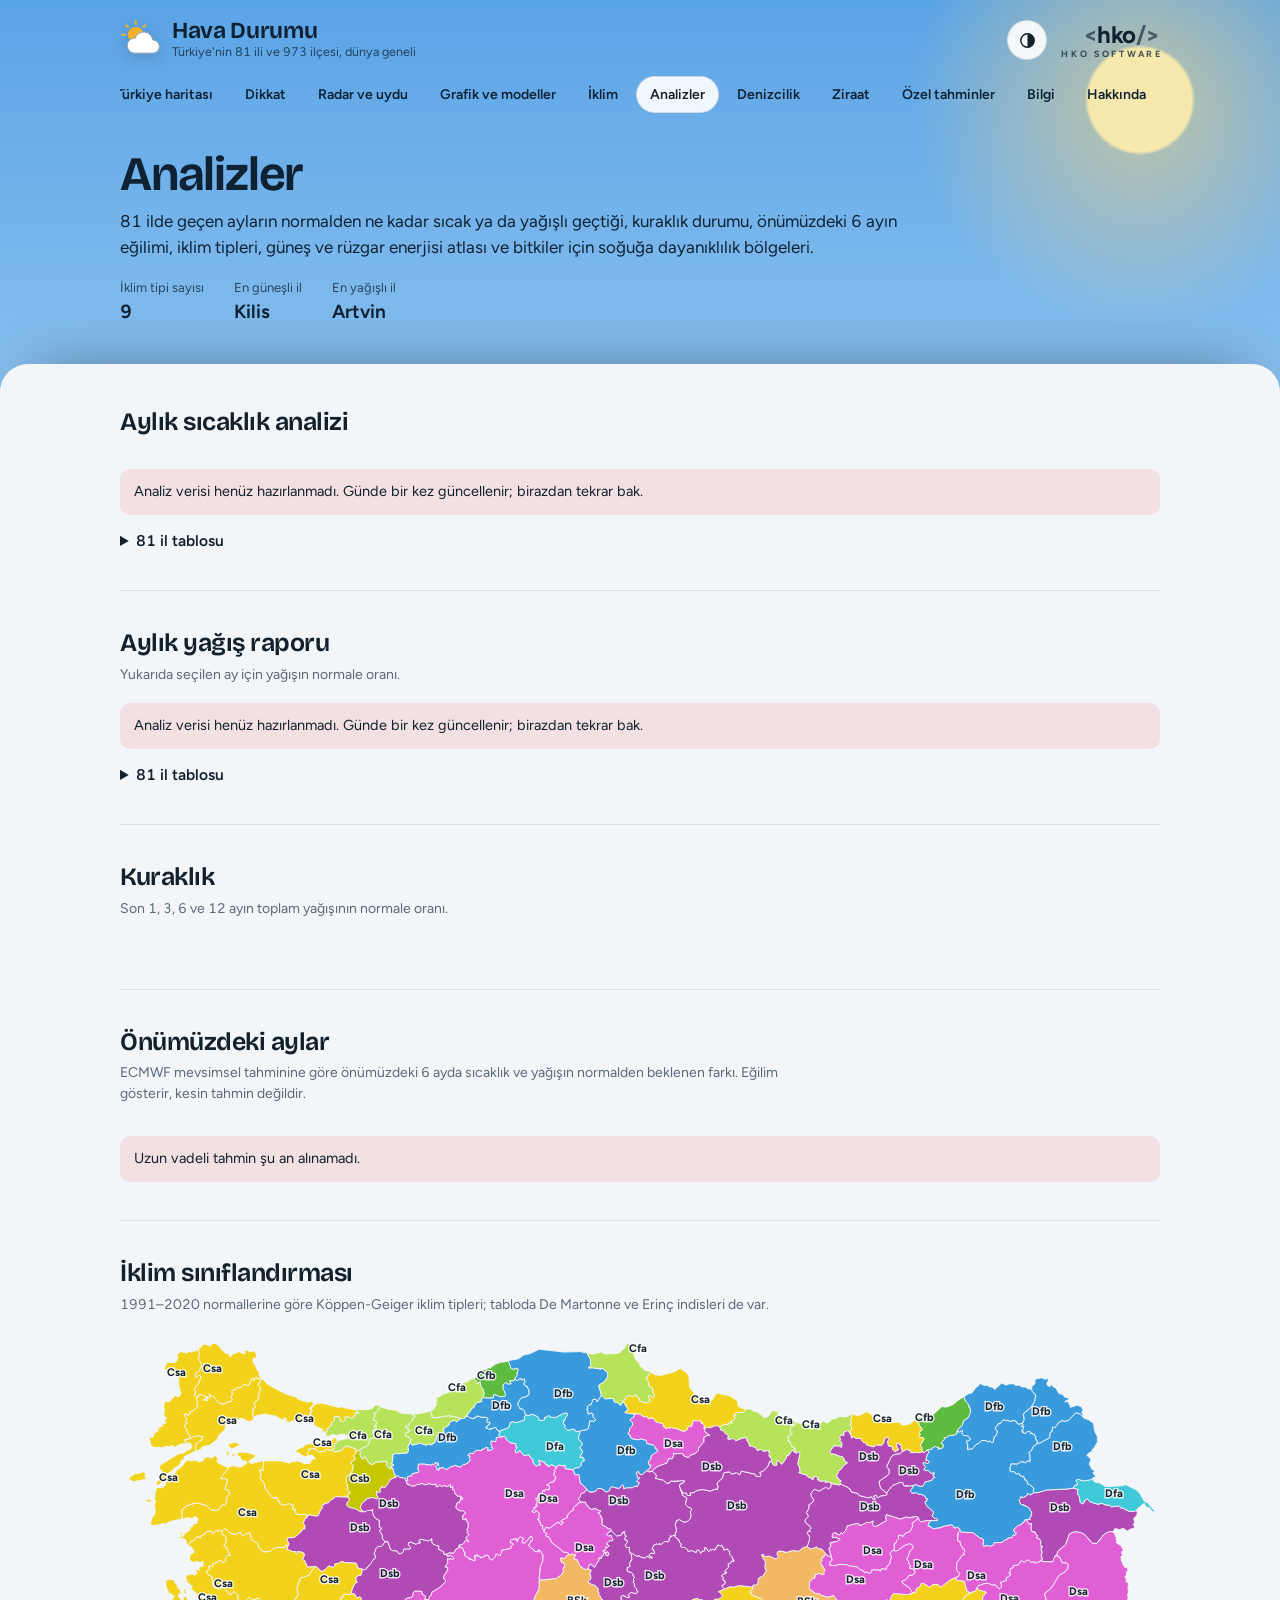
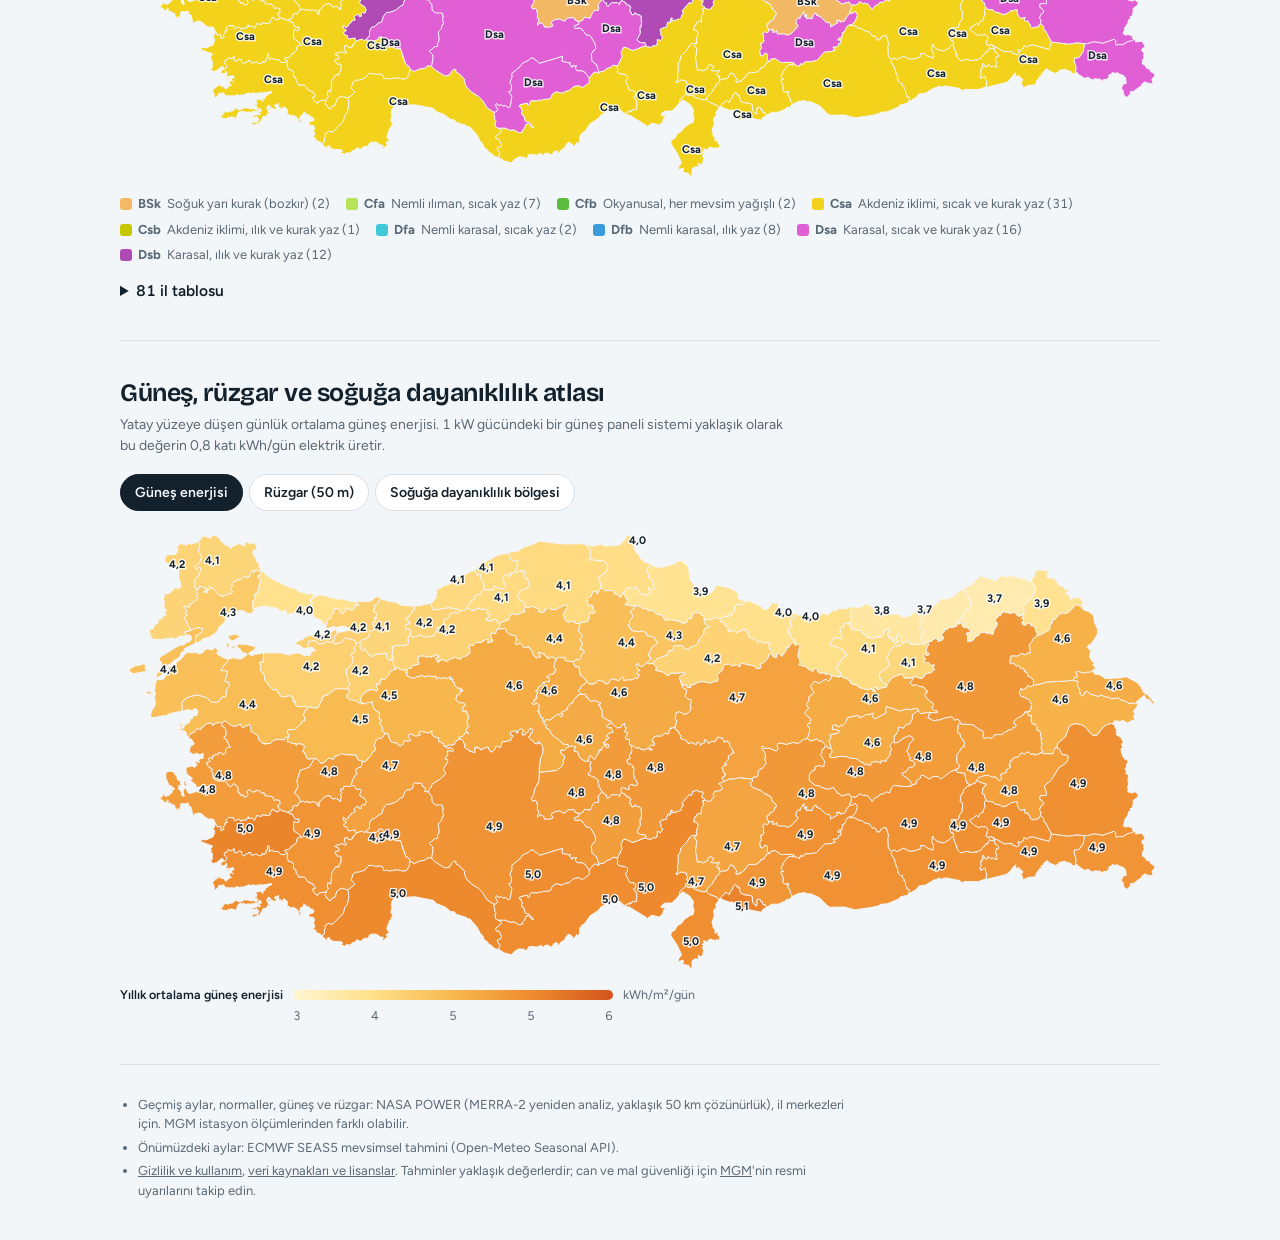
==== analiz.html @ 5846a08e "MGM'nin tüm sitesi incelendi, yapılabilen her şey eklendi: Dikkat, Analizler ve Bilgi sayfaları; Met" ====
<!doctype html>
<html lang="tr">
<head>
<meta charset="utf-8">
<meta name="viewport" content="width=device-width, initial-scale=1, viewport-fit=cover">
<title>Analizler · Hava Durumu</title>
<meta name="description" content="81 il için geçmiş ayların sıcaklık ve yağış analizi, kuraklık, önümüzdeki aylar, iklim sınıflandırması, güneş ve rüzgar atlası.">
<link rel="icon" type="image/png" sizes="192x192" href="icon-192.png">
<link rel="apple-touch-icon" href="icon-192.png">
<meta name="theme-color" content="#11141A">
<link rel="manifest" href="manifest.webmanifest">
<meta name="apple-mobile-web-app-title" content="Hava Durumu">
<meta name="mobile-web-app-capable" content="yes">
<meta name="apple-mobile-web-app-capable" content="yes">
<script>
  // Seçilen tema sayfa çizilmeden uygulanır
  try { const t = JSON.parse(localStorage.getItem('hava.tema')); if (t === 'light' || t === 'dark') document.documentElement.dataset.theme = t; } catch (e) {}
</script>
<link rel="stylesheet" href="assets/site.css">
</head>
<body>
<div class="scene" id="scene" data-k="clear" data-d="1" aria-hidden="true">
  <div class="stars"></div><div class="sun"></div><div class="moon"></div>
  <div class="clouds c2"></div><div class="clouds c1"></div>
  <div class="fog"></div><div class="rain"></div><div class="snow"></div><div class="flash"></div>
</div>

<main>
  <div class="skyarea"><div class="wrap">
    <div class="top">
      <div id="ust"></div>
      <nav class="nav" id="nav" aria-label="Site bölümleri"></nav>
      
    </div>
    <section class="sayfa" aria-labelledby="h-sayfa">
      <h1 id="h-sayfa">Analizler</h1>
      <p class="giris" id="giris">81 ilde geçen ayların normalden ne kadar sıcak ya da yağışlı geçtiği, kuraklık durumu, önümüzdeki 6 ayın eğilimi, iklim tipleri, güneş ve rüzgar enerjisi atlası ve bitkiler için soğuğa dayanıklılık bölgeleri.</p>
      <dl class="kisa" id="kisa"></dl>
    </section>
  </div></div>
  <div class="sheet"><div class="wrap">
    <div id="details">
      <section class="sec" aria-labelledby="h-as">
        <h2 id="h-as">Aylık sıcaklık analizi</h2>
        <p class="note" id="anot"></p>
        <div class="tabs" id="aay" aria-label="Ay"></div>
        <div id="sozet"></div>
        <div class="trh-wrap" id="sh"></div>
        <div id="slj"></div>
        <details class="acil" style="margin-top:14px"><summary>81 il tablosu</summary><div class="tbl-wrap" id="stablo"></div></details>
      </section>
      <section class="sec" aria-labelledby="h-ay2">
        <h2 id="h-ay2">Aylık yağış raporu</h2>
        <p class="note">Yukarıda seçilen ay için yağışın normale oranı.</p>
        <div id="yozet"></div>
        <div class="trh-wrap" id="yh"></div>
        <div id="ylj"></div>
        <details class="acil" style="margin-top:14px"><summary>81 il tablosu</summary><div class="tbl-wrap" id="ytablo"></div></details>
      </section>
      <section class="sec" aria-labelledby="h-kr">
        <h2 id="h-kr">Kuraklık</h2>
        <p class="note">Son 1, 3, 6 ve 12 ayın toplam yağışının normale oranı.</p>
        <div class="tabs" id="kpen" aria-label="Dönem"></div>
        <div id="kozet"></div>
        <div class="trh-wrap" id="kh"></div>
        <div id="klj"></div>
      </section>
      <section class="sec" aria-labelledby="h-mv">
        <h2 id="h-mv">Önümüzdeki aylar</h2>
        <p class="note">ECMWF mevsimsel tahminine göre önümüzdeki 6 ayda sıcaklık ve yağışın normalden beklenen farkı. Eğilim gösterir, kesin tahmin değildir.</p>
        <div class="ara"><div class="tabs" id="mtur" aria-label="Değişken"></div><div class="tabs" id="may" aria-label="Ay"></div></div>
        <div class="trh-wrap" id="mh"></div>
        <div id="mlj"></div>
        <div id="mozet"></div>
      </section>
      <section class="sec" aria-labelledby="h-ik">
        <h2 id="h-ik">İklim sınıflandırması</h2>
        <p class="note">1991–2020 normallerine göre Köppen-Geiger iklim tipleri; tabloda De Martonne ve Erinç indisleri de var.</p>
        <div class="trh-wrap" id="ih"></div>
        <div id="ilj"></div>
        <details class="acil" style="margin-top:14px"><summary>81 il tablosu</summary><div class="tbl-wrap" id="itablo"></div></details>
      </section>
      <section class="sec" aria-labelledby="h-at">
        <h2 id="h-at">Güneş, rüzgar ve soğuğa dayanıklılık atlası</h2>
        <p class="note" id="atnot"></p>
        <div class="tabs" id="atur" aria-label="Atlas"></div>
        <div class="trh-wrap" id="ath"></div>
        <div id="atlj"></div>
      </section>
    </div>
    <footer class="notes">
      <ul>
        <li>Geçmiş aylar, normaller, güneş ve rüzgar: NASA POWER (MERRA-2 yeniden analiz, yaklaşık 50 km çözünürlük), il merkezleri için. MGM istasyon ölçümlerinden farklı olabilir.</li>
        <li>Önümüzdeki aylar: ECMWF SEAS5 mevsimsel tahmini (Open-Meteo Seasonal API).</li>
        <li><a href="hakkinda.html#gizlilik">Gizlilik ve kullanım</a>, <a href="hakkinda.html#kaynaklar">veri kaynakları ve lisanslar</a>. Tahminler yaklaşık değerlerdir; can ve mal güvenliği için <a href="https://www.mgm.gov.tr/" target="_blank" rel="noopener">MGM</a>'nin resmi uyarılarını takip edin.</li>
      </ul>
    </footer>
  </div></div>
</main>

<script src="assets/ililce.js"></script>
<script src="assets/turkiye.js"></script>
<script src="assets/normal-81.js"></script>
<script src="assets/ortak.js"></script>
<script src="assets/analiz.js"></script>
</body>
</html>
---- assets/site.css ----
/* Hava Durumu — ortak tasarım (tüm sayfalar) */
/* Yazı tipleri sitenin içinden yüklenir (SIL Open Font License, fonts/ klasörü) — üçüncü taraf istek yok */
@font-face {
  font-family: 'Figtree';
  font-style: normal;
  font-weight: 400 700;
  font-display: swap;
  src: url(../fonts/figtree-400-700-latin-ext.woff2) format('woff2');
  unicode-range: U+0100-02BA, U+02BD-02C5, U+02C7-02CC, U+02CE-02D7, U+02DD-02FF, U+0304, U+0308, U+0329, U+1D00-1DBF, U+1E00-1E9F, U+1EF2-1EFF, U+2020, U+20A0-20AB, U+20AD-20C4, U+2113, U+2C60-2C7F, U+A720-A7FF;
}
@font-face {
  font-family: 'Figtree';
  font-style: normal;
  font-weight: 400 700;
  font-display: swap;
  src: url(../fonts/figtree-400-700-latin.woff2) format('woff2');
  unicode-range: U+0000-00FF, U+0131, U+0152-0153, U+02BB-02BC, U+02C6, U+02DA, U+02DC, U+0304, U+0308, U+0329, U+2000-206F, U+20AC, U+2122, U+2191, U+2193, U+2212, U+2215, U+FEFF, U+FFFD;
}
@font-face {
  font-family: 'Bricolage Grotesque';
  font-style: normal;
  font-weight: 200 800;
  font-stretch: 75% 100%;
  font-display: swap;
  src: url(../fonts/bricolage-grotesque-latin-ext.woff2) format('woff2');
  unicode-range: U+0100-02BA, U+02BD-02C5, U+02C7-02CC, U+02CE-02D7, U+02DD-02FF, U+0304, U+0308, U+0329, U+1D00-1DBF, U+1E00-1E9F, U+1EF2-1EFF, U+2020, U+20A0-20AB, U+20AD-20C4, U+2113, U+2C60-2C7F, U+A720-A7FF;
}
@font-face {
  font-family: 'Bricolage Grotesque';
  font-style: normal;
  font-weight: 200 800;
  font-stretch: 75% 100%;
  font-display: swap;
  src: url(../fonts/bricolage-grotesque-latin.woff2) format('woff2');
  unicode-range: U+0000-00FF, U+0131, U+0152-0153, U+02BB-02BC, U+02C6, U+02DA, U+02DC, U+0304, U+0308, U+0329, U+2000-206F, U+20AC, U+2122, U+2191, U+2193, U+2212, U+2215, U+FEFF, U+FFFD;
}

/* Düzen: sayfanın üstü havaya göre değişen gökyüzü sahnesidir. Yer adı, sıcaklık ve özet kutusuz,
   doğrudan gökyüzüne yazılır; yazı rengi gökyüzüne göre koyu ya da beyaz olur (--on, JS ayarlar).
   Ayrıntılar altta, gökyüzünün üstüne çıkan tek parça bir yüzeydedir ("sayfa");
   bölümler kutularla değil boşluk ve ince çizgilerle ayrılır. */
:root {
  --paper: #F3F6F9; --panel-solid: #FFFFFF; --fg: #13212C; --muted: #5A6976; --line: #D8E0E7; --head: #E8EEF3;
  --brand: #2F6BFF; --warm: #B86F00; --cold: #2563B8;
  --field: rgba(255, 255, 255, .9); --field-line: rgba(10, 30, 50, .14);
  --on: #0E2233; --on-muted: rgba(14, 34, 51, .74); --on-line: rgba(14, 34, 51, .2); --on-shadow: none;
  --font-ui: "Figtree", "Segoe UI", system-ui, -apple-system, sans-serif;
  --font-display: "Bricolage Grotesque", "Figtree", "Segoe UI", system-ui, sans-serif;
}
@media (prefers-color-scheme: dark) {
  :root:not([data-theme="light"]) {
    --paper: #0F151C; --panel-solid: #18212B; --fg: #E6ECF1; --muted: #8E9DAB; --line: #243241; --head: #1B2531;
    --brand: #7AA3FF; --warm: #F2B13C; --cold: #72AEF0; --field: rgba(16, 23, 31, .8); --field-line: rgba(255, 255, 255, .14);
    color-scheme: dark;
  }
}
:root[data-theme="dark"] {
  --paper: #0F151C; --panel-solid: #18212B; --fg: #E6ECF1; --muted: #8E9DAB; --line: #243241; --head: #1B2531;
  --brand: #7AA3FF; --warm: #F2B13C; --cold: #72AEF0; --field: rgba(16, 23, 31, .8); --field-line: rgba(255, 255, 255, .14);
  color-scheme: dark;
}

* { box-sizing: border-box; }
[hidden] { display: none !important; }
html { -webkit-text-size-adjust: 100%; }
body { margin: 0; color: var(--fg); font-family: var(--font-ui); font-size: 15.5px; line-height: 1.5; background: #9CC3E6; font-variant-numeric: tabular-nums; }
button, select, input { font: inherit; color: inherit; }
:focus-visible { outline: 2px solid var(--brand); outline-offset: 2px; }
.wrap { max-width: 1080px; margin: 0 auto; padding-left: max(20px, env(safe-area-inset-left, 0px)); padding-right: max(20px, env(safe-area-inset-right, 0px)); }

/* ---------- Gökyüzü sahnesi (arka plan) ---------- */
.scene { position: fixed; inset: 0; z-index: -1; overflow: hidden; background: linear-gradient(180deg, var(--s1, #5BA4E6), var(--s2, #9CCBF2) 62%, var(--s3, #DCEEFB)); }
.scene > * { position: absolute; inset: 0; opacity: 0; transition: opacity .8s ease; }
.scene .sun { inset: auto; width: 520px; height: 520px; right: -120px; top: -160px; border-radius: 50%;
  background: radial-gradient(circle, rgba(255, 236, 170, .95) 0 14%, rgba(255, 214, 120, .45) 15%, rgba(255, 210, 120, 0) 62%); }
.scene .moon { inset: auto; width: 110px; height: 110px; right: 12%; top: 70px; border-radius: 50%;
  box-shadow: 22px 12px 0 0 #E8EEF8; filter: drop-shadow(0 0 28px rgba(220, 230, 255, .35)); }
.scene .stars { background-image:
  radial-gradient(1.4px 1.4px at 8% 12%, #fff 98%, transparent), radial-gradient(1px 1px at 22% 30%, #dfe7ff 98%, transparent),
  radial-gradient(1.2px 1.2px at 35% 8%, #fff 98%, transparent), radial-gradient(1px 1px at 48% 22%, #cfdbff 98%, transparent),
  radial-gradient(1.6px 1.6px at 61% 6%, #fff 98%, transparent), radial-gradient(1px 1px at 73% 26%, #fff 98%, transparent),
  radial-gradient(1.3px 1.3px at 86% 14%, #e6ecff 98%, transparent), radial-gradient(1px 1px at 92% 34%, #fff 98%, transparent),
  radial-gradient(1px 1px at 15% 44%, #fff 98%, transparent), radial-gradient(1.2px 1.2px at 55% 40%, #fff 98%, transparent);
  background-size: 640px 420px; }
.scene .clouds { background-repeat: repeat-x; background-size: 1400px 380px; background-position: 0 40px;
  background-image: url("data:image/svg+xml,%3Csvg xmlns='http://www.w3.org/2000/svg' width='1400' height='380'%3E%3Cg fill='%23fff'%3E%3Cellipse cx='160' cy='120' rx='150' ry='46'/%3E%3Cellipse cx='240' cy='92' rx='92' ry='60'/%3E%3Cellipse cx='120' cy='96' rx='70' ry='44'/%3E%3Cellipse cx='760' cy='70' rx='170' ry='40'/%3E%3Cellipse cx='840' cy='46' rx='96' ry='52'/%3E%3Cellipse cx='1180' cy='200' rx='190' ry='50'/%3E%3Cellipse cx='1250' cy='168' rx='104' ry='62'/%3E%3Cellipse cx='520' cy='290' rx='160' ry='38'/%3E%3Cellipse cx='590' cy='266' rx='80' ry='44'/%3E%3C/g%3E%3C/svg%3E");
  animation: drift 160s linear infinite; }
.scene .clouds.c2 { background-size: 1900px 520px; background-position: 300px 180px; animation-duration: 260s; filter: blur(2px); }
.scene .rain { background-image: repeating-linear-gradient(104deg, rgba(220, 235, 255, 0) 0 9px, rgba(220, 235, 255, .32) 9px 10px, rgba(220, 235, 255, 0) 10px 22px);
  background-size: 220px 220px; animation: fall .5s linear infinite; }
.scene .snow { background-image:
  radial-gradient(3px 3px at 20px 30px, #fff 98%, transparent), radial-gradient(2px 2px at 90px 120px, #fff 98%, transparent),
  radial-gradient(3.5px 3.5px at 160px 60px, #fff 98%, transparent), radial-gradient(2.5px 2.5px at 60px 180px, #fff 98%, transparent);
  background-size: 200px 220px; animation: snow 9s linear infinite; }
.scene .fog { background: linear-gradient(180deg, rgba(255, 255, 255, 0) 30%, rgba(235, 240, 245, .55) 65%, rgba(235, 240, 245, .8)); }
.scene .flash { background: rgba(255, 255, 255, .55); animation: flash 7s infinite; }
@keyframes drift { to { background-position-x: -1400px; } }
@keyframes fall { to { background-position: -50px 220px; } }
@keyframes snow { to { background-position: 30px 440px; } }
@keyframes flash { 0%, 92%, 95%, 100% { opacity: 0; } 93%, 96% { opacity: .6; } }

.scene[data-k="clear"][data-d="1"] .sun, .scene[data-k="partly"][data-d="1"] .sun { opacity: 1; }
.scene[data-d="0"] .stars { opacity: 1; }
.scene[data-k="clear"][data-d="0"] .moon, .scene[data-k="partly"][data-d="0"] .moon { opacity: 1; }
.scene[data-k="partly"] .clouds.c1 { opacity: .8; }
.scene[data-k="cloud"] .clouds, .scene[data-k="fog"] .clouds, .scene[data-k="drizzle"] .clouds,
.scene[data-k="rain"] .clouds, .scene[data-k="snow"] .clouds, .scene[data-k="thunder"] .clouds { opacity: .55; }
.scene[data-d="0"] .clouds { filter: brightness(.45); }
.scene[data-d="0"]:not([data-k="clear"]):not([data-k="partly"]) .stars { opacity: .25; }
.scene[data-k="rain"] .rain, .scene[data-k="thunder"] .rain { opacity: 1; }
.scene[data-k="drizzle"] .rain { opacity: .5; }
.scene[data-k="snow"] .snow { opacity: 1; }
.scene[data-k="fog"] .fog { opacity: 1; }
.scene[data-k="thunder"] .flash { opacity: 1; }
@media (prefers-reduced-motion: reduce) {
  .scene .clouds, .scene .rain, .scene .snow, .scene .flash { animation: none; }
  .scene[data-k="thunder"] .flash { opacity: 0; }
}


/* ---------- Gökyüzü bölümü: başlık, seçim, anlık durum ---------- */
.skyarea { color: var(--on); padding-top: 18px; }
.top { position: relative; z-index: 20; }
.bar { display: flex; align-items: center; justify-content: space-between; gap: 12px; }
.site { display: flex; align-items: center; gap: 10px; color: inherit; text-decoration: none; min-width: 0; }
.site-ic { width: 42px; height: 42px; flex: none; filter: drop-shadow(0 3px 8px rgba(0, 0, 0, .16)); }
.site-t { min-width: 0; }
.site-t b { display: block; font-family: var(--font-display); font-size: 23px; font-weight: 650; letter-spacing: -.015em; line-height: 1.1; white-space: nowrap; }
.site-t small { display: block; font-size: 12.5px; color: var(--on-muted); }
.tools { display: flex; align-items: center; gap: 14px; flex: none; }
.brand { display: flex; flex-direction: column; align-items: flex-end; gap: 2px; line-height: 1; user-select: none; }
.brand .mark { font-size: 24px; font-weight: 700; letter-spacing: -.02em; }
.brand .mark b { opacity: .62; }
.brand .name { font-size: 9px; font-weight: 700; letter-spacing: .3em; margin-right: -.3em; color: var(--on-muted); }

.pick { display: grid; grid-template-columns: 190px 210px minmax(0, 1fr); gap: 10px; margin-top: 20px; }
.field { position: relative; display: flex; flex-direction: column; gap: 4px; min-width: 0; }
.field label { font-size: 12.5px; font-weight: 600; color: var(--on-muted); padding-left: 2px; }
select, .search input { width: 100%; height: 46px; border-radius: 12px; border: 1px solid var(--field-line); background-color: var(--field); color: var(--fg); padding: 0 14px; outline: none; min-width: 0;
  -webkit-backdrop-filter: blur(10px); backdrop-filter: blur(10px); }
select { padding-right: 32px; appearance: none; cursor: pointer;
  background-image: url("data:image/svg+xml,%3Csvg xmlns='http://www.w3.org/2000/svg' width='12' height='8'%3E%3Cpath d='M1 1l5 5 5-5' fill='none' stroke='%23778899' stroke-width='1.8'/%3E%3C/svg%3E");
  background-repeat: no-repeat; background-position: right 12px center; }
.search input { padding-right: 46px; }
.search input::placeholder { color: var(--muted); }
select:focus, .search input:focus { border-color: var(--brand); }
.locate { position: absolute; right: 5px; bottom: 5px; width: 36px; height: 36px; border: 0; border-radius: 9px; background: transparent; color: var(--muted); display: grid; place-items: center; cursor: pointer; }
.locate:hover { color: var(--fg); background: var(--head); }
.locate:disabled { opacity: .5; cursor: progress; }
.locate svg { width: 19px; height: 19px; }
.results { position: absolute; left: 0; right: 0; top: calc(100% + 6px); z-index: 10; list-style: none; margin: 0; padding: 6px; color: var(--fg);
  background: var(--panel-solid); border: 1px solid var(--line); border-radius: 12px; box-shadow: 0 18px 40px -16px rgba(0, 0, 0, .45); }
.results button { width: 100%; text-align: left; border: 0; background: transparent; padding: 9px 12px; border-radius: 8px; cursor: pointer; display: flex; flex-direction: column; }
.results button:hover, .results button.on { background: var(--head); }
.results .s { color: var(--muted); font-size: 13px; }
.results .empty { padding: 9px 12px; color: var(--muted); }

.favs { display: flex; flex-wrap: wrap; gap: 6px; align-items: center; margin-top: 12px; }
.favs .lbl { font-size: 12.5px; font-weight: 600; color: var(--on-muted); padding-right: 4px; }
.chip { display: inline-flex; align-items: center; border: 1px solid var(--field-line); background: var(--field); color: var(--fg); border-radius: 999px; overflow: hidden; }
.chip button { border: 0; background: transparent; cursor: pointer; padding: 6px 4px 6px 13px; font-size: 13.5px; font-weight: 600; }
.chip button.x { padding: 6px 11px 6px 6px; color: var(--muted); font-weight: 400; }
.chip button.x:hover { color: var(--fg); }
.chip.on { border-color: var(--brand); box-shadow: inset 0 0 0 1px var(--brand); }

.ic-btn { width: 40px; height: 40px; flex: none; border: 1px solid var(--field-line); border-radius: 50%; background: var(--field); color: var(--fg); display: grid; place-items: center; cursor: pointer;
  -webkit-backdrop-filter: blur(10px); backdrop-filter: blur(10px); }
.ic-btn:hover { border-color: var(--brand); }
.ic-btn svg { width: 19px; height: 19px; }
.ic-btn[aria-pressed="true"] { color: #D99A00; }
.ic-btn[aria-pressed="true"] svg path { fill: currentColor; }

/* Anlık durum: sayfanın en önemli yeri; büyük sıcaklık ve tek cümlelik özet */
.now { padding: 40px 0 44px; text-shadow: var(--on-shadow); }
.now .head { display: flex; justify-content: space-between; align-items: flex-start; gap: 14px; }
.now .acts { display: flex; gap: 8px; text-shadow: none; }
.now h1 { margin: 0; font-family: var(--font-display); font-size: clamp(32px, 5vw, 46px); font-weight: 650; letter-spacing: -.025em; line-height: 1.04; text-wrap: balance; }
.now .sub { margin: 6px 0 0; color: var(--on-muted); font-size: 15px; }
.now .main { display: flex; align-items: center; flex-wrap: wrap; gap: 10px 30px; margin-top: 22px; }
.now .temp { font-family: var(--font-display); font-weight: 300; font-size: clamp(112px, 19vw, 184px); font-variation-settings: "opsz" 96; font-stretch: 86%; line-height: .8; letter-spacing: -.06em; margin-left: -.05em; }
.now .temp sup { font-size: .3em; font-weight: 400; vertical-align: top; position: relative; top: .22em; margin-left: .08em; letter-spacing: 0; }
.now .cond { display: flex; flex-direction: column; gap: 3px; flex: 1 1 170px; min-width: 0; }
.now .cond .ci { display: flex; align-items: center; gap: 10px; margin-bottom: 4px; }
.now .cond svg { width: 58px; height: 58px; filter: drop-shadow(0 2px 6px rgba(0, 0, 0, .15)); }
.now .cond .t { font-family: var(--font-display); font-size: 27px; font-weight: 600; letter-spacing: -.015em; line-height: 1.1; }
.now .cond .f { color: var(--on-muted); font-size: 15px; }
.now .cond .f b { color: var(--on); font-weight: 700; }
.sum { margin: 28px 0 0; max-width: 34em; font-family: var(--font-display); font-size: clamp(20px, 2.5vw, 25px); font-weight: 500; line-height: 1.32; letter-spacing: -.01em; text-wrap: pretty; }
.stats { display: flex; flex-wrap: wrap; gap: 14px 36px; margin: 28px 0 0; padding-top: 18px; border-top: 1px solid var(--on-line); }
.stats dt { font-size: 13px; color: var(--on-muted); }
.stats dd { margin: 2px 0 0; font-size: 19px; font-weight: 650; white-space: nowrap; }
.stats dd small { font-size: 13px; font-weight: 500; color: var(--on-muted); }
.stats .wd svg { color: currentColor; width: 16px; height: 16px; }
.now .upd { margin: 18px 0 0; font-size: 13px; line-height: 1.6; color: var(--on-muted); }
.link { border: 0; background: none; padding: 0; color: inherit; font-weight: 700; cursor: pointer; text-decoration: underline; text-underline-offset: 2px; }
.stale { display: inline-block; margin: 18px 0 0; padding: 8px 12px; border-radius: 10px; background: #FFD36B; color: #2A1C00; font-size: 14px; text-shadow: none; }
.now.state { padding: 70px 0; font-size: 18px; }
.now.state p { margin: 0 0 14px; }

/* ---------- Ayrıntılar: gökyüzünün üstüne çıkan tek parça yüzey ---------- */
.sheet { position: relative; z-index: 1; background: var(--paper); border-radius: 28px 28px 0 0; box-shadow: 0 -24px 60px -36px rgba(0, 0, 0, .45); min-height: 40vh; }
.sheet > .wrap { padding-top: 6px; padding-bottom: 36px; }
.sec { padding: 38px 0; border-top: 1px solid var(--line); }
#details > .sec:first-child { border-top: 0; }
.sec h2, .card h2 { margin: 0; font-family: var(--font-display); font-size: 25px; font-weight: 650; letter-spacing: -.02em; line-height: 1.15; }
.sec .note { margin: 6px 0 18px; color: var(--muted); font-size: 14px; max-width: 74ch; }

/* Hava kalitesi | polen | güneş ve ay: ince çizgilerle ayrılmış üç sütun */
.band { display: grid; grid-template-columns: 1fr 1fr 1.3fr; }
.card { display: flex; flex-direction: column; gap: 12px; padding: 0 28px; border-left: 1px solid var(--line); min-width: 0; }
.card:first-child { padding-left: 0; border-left: 0; }
.card:last-child { padding-right: 0; }
.card h2 { font-size: 21px; }
.card .src { margin: auto 0 0; padding-top: 4px; color: var(--muted); font-size: 12.5px; }
.card .muted { color: var(--muted); font-size: 14px; margin: 0; }
.aqi { display: flex; align-items: center; gap: 16px; }
.aqi .n { font-family: var(--font-display); font-size: 54px; font-weight: 400; line-height: .9; letter-spacing: -.03em; min-width: 62px; }
.aqi .lv { font-weight: 700; font-size: 16px; display: flex; align-items: center; gap: 7px; }
.aqi .lv i, .pol i { width: 10px; height: 10px; border-radius: 50%; display: inline-block; flex: none; }
.aqi p { margin: 2px 0 0; font-size: 13.5px; color: var(--muted); line-height: 1.4; }
.meter { height: 6px; border-radius: 99px; background: linear-gradient(90deg, #50C878 0 16.67%, #B5D33D 16.67% 33.33%, #F0C419 33.33% 50%, #F08A24 50% 66.67%, #E0453A 66.67% 83.33%, #8E3AA8 83.33%); position: relative; margin: 4px 0; }
.meter b { position: absolute; top: -5px; width: 4px; height: 16px; border-radius: 2px; background: var(--fg); box-shadow: 0 0 0 2px var(--paper); transform: translateX(-2px); }
.kv { display: grid; grid-template-columns: 1fr 1fr; gap: 10px 18px; margin: 0; }
.kv dt { color: var(--muted); font-size: 13px; }
.kv dd { margin: 1px 0 0; font-size: 17px; font-weight: 650; white-space: nowrap; }
.kv dd small { font-size: 13px; color: var(--muted); font-weight: 400; }
.pol { list-style: none; margin: 0; padding: 0; display: grid; gap: 0; }
.pol li { display: flex; align-items: center; justify-content: space-between; gap: 8px; font-size: 14.5px; padding: 6px 0; border-top: 1px solid var(--line); }
.pol li:first-child { border-top: 0; }
.pol li span:last-child { display: inline-flex; align-items: center; gap: 6px; color: var(--muted); font-size: 13.5px; }
.sky { display: grid; grid-template-columns: auto 1fr; gap: 14px 18px; align-items: center; }
.sky svg { display: block; }
.sky dl { margin: 0; display: grid; gap: 5px; }
.sky dl div { display: flex; justify-content: space-between; gap: 10px; font-size: 14px; }
.sky dt { color: var(--muted); white-space: nowrap; }
.sky dd { margin: 0; font-weight: 650; white-space: nowrap; text-align: right; }
.arc-bg { fill: none; stroke: var(--line); stroke-width: 2; stroke-dasharray: 4 4; }
.arc-done { fill: none; stroke: #F2B227; stroke-width: 2.5; stroke-linecap: round; }
.hz { stroke: var(--muted); stroke-opacity: .5; }

/* MGM resmi görselleri */
.mgm { display: flex; flex-wrap: wrap; align-items: center; gap: 14px 28px; }
.mgm .txt { flex: 1 1 240px; }
.mgm p { margin: 4px 0 0; color: var(--muted); font-size: 14px; }
.mgm .imgs { display: flex; gap: 10px; flex-wrap: wrap; background: #fff; padding: 8px; border-radius: 12px; border: 1px solid var(--line); }
.mgm img { display: block; max-width: 100%; height: auto; }

/* 48 saatlik grafik */
.chart-wrap { overflow-x: auto; position: relative; margin: 0 -4px; padding: 0 4px; }
.chart { display: block; }
.chart text { font-family: var(--font-ui); font-size: 11.5px; fill: var(--muted); }
.chart .tv { fill: var(--fg); font-size: 12.5px; font-weight: 600; }
.chart .dl { font-family: var(--font-display); font-weight: 650; font-size: 13px; fill: var(--fg); }
.chart .grid { stroke: var(--line); }
.chart .tl { fill: none; stroke: var(--warm); stroke-width: 2; stroke-linejoin: round; stroke-linecap: round; }
.chart .bar { fill: var(--cold); }
.chart .hit { fill: transparent; }
.chart .hl { stroke: var(--fg); stroke-opacity: .3; }
.chart .dot { fill: var(--warm); stroke: var(--paper); stroke-width: 2; }
.tip { position: absolute; pointer-events: none; background: var(--panel-solid); border: 1px solid var(--line); border-radius: 10px; padding: 8px 11px; font-size: 13px; line-height: 1.5; box-shadow: 0 12px 30px -14px rgba(0, 0, 0, .5); white-space: nowrap; z-index: 2; }
.tip b { display: block; }
.tip span { font-weight: 650; }

/* Tablolar */
.tbl-wrap { overflow-x: auto; margin: 0 -4px; padding: 0 4px; }
table { width: 100%; border-collapse: collapse; min-width: 760px; }
#h-gun ~ .tbl-wrap table { min-width: 960px; }
#h-gun ~ .tbl-wrap th, #h-gun ~ .tbl-wrap td { padding-left: 7px; padding-right: 7px; }
th, td { padding: 11px 10px; text-align: center; white-space: nowrap; }
th { font-size: 12.5px; font-weight: 600; color: var(--muted); border-bottom: 1px solid var(--line); vertical-align: bottom; line-height: 1.25; }
th small { display: block; font-weight: 400; }
tr.grp th { border-bottom: 1px solid var(--line); }
td { border-top: 1px solid var(--line); font-size: 15px; }
tbody tr:first-child td { border-top: 0; }
td.l, th.l { text-align: left; }
td.ev { font-size: 14.5px; }
td.ev span { display: inline-flex; align-items: center; gap: 8px; }
td.ev svg { width: 30px; height: 30px; flex: none; }
th.pg, td.past { background: color-mix(in srgb, var(--fg) 4.5%, transparent); }
td.past { font-size: 14px; }
td.past em { font-style: normal; color: var(--muted); font-size: 12px; margin-left: 5px; }
tr.dayrow td { font-family: var(--font-display); font-weight: 650; font-size: 15px; padding: 20px 10px 8px; }
tr.cur td { background: color-mix(in srgb, var(--brand) 8%, transparent); }
tr.cur td:first-child { box-shadow: inset 3px 0 0 var(--brand); }
.wd { display: inline-flex; align-items: center; gap: 5px; }
.wd svg { width: 15px; height: 15px; color: var(--muted); }
.day1 { font-weight: 600; }
.day1 small { display: block; font-weight: 400; color: var(--muted); font-size: 12.5px; }
.c-lo { color: var(--cold); } .c-hi { color: var(--warm); }
.more { margin-top: 16px; }
.btn { border: 1px solid var(--line); background: var(--panel-solid); color: var(--fg); border-radius: 999px; padding: 9px 18px; font-weight: 600; cursor: pointer; }
.btn:hover { border-color: var(--brand); }

.notes { padding: 26px 0 0; border-top: 1px solid var(--line); color: var(--muted); font-size: 13px; }
.notes ul { margin: 0; padding-left: 18px; }
.notes li { margin: 4px 0; max-width: 90ch; }
.notes a { color: inherit; }

.toast { position: fixed; left: 50%; bottom: 24px; transform: translateX(-50%); background: var(--panel-solid); color: var(--fg); border: 1px solid var(--line); border-radius: 12px; padding: 10px 14px; box-shadow: 0 16px 40px -14px rgba(0, 0, 0, .55); z-index: 50; font-size: 14px; display: flex; gap: 12px; align-items: center; max-width: calc(100vw - 32px); }
.toast a { color: var(--brand); font-weight: 600; }

/* Hava ikonları */
.wi .sun { fill: #F2B227; }
.wi .moon { fill: #C9D4E3; }
.wi .cloud { fill: #FFFFFF; stroke: #8FA2B6; stroke-width: 1.5; }
.wi .cloud.dark { fill: #AAB7C6; stroke: #7C8EA1; }
.wi .drop { stroke: #3B7BEA; stroke-width: 2; stroke-linecap: round; }
.wi .flake { fill: #7FB2EE; }
.wi .bolt { fill: #F2B227; }
.wi .fog { stroke: #9AA8B8; stroke-width: 2.2; stroke-linecap: round; }

/* Gizlilik ve kullanım penceresi */
.legal-btn { border: 0; background: none; padding: 0; color: inherit; font: inherit; text-decoration: underline; text-underline-offset: 2px; cursor: pointer; }
.legal-btn:hover { color: var(--fg); }
dialog.legal { width: min(640px, calc(100vw - 32px)); max-height: calc(100vh - 48px); border: 1px solid var(--line); border-radius: 18px; padding: 0;
  background: var(--panel-solid, var(--panel)); color: var(--fg); box-shadow: 0 30px 80px -20px rgba(0, 0, 0, .6); }
dialog.legal::backdrop { background: rgba(0, 0, 0, .5); }
dialog.legal .in { padding: 22px 24px 20px; overflow-y: auto; max-height: calc(100vh - 50px); }
dialog.legal h2 { margin: 0 0 4px; font-size: 20px; }
dialog.legal h3 { margin: 18px 0 6px; font-size: 15px; }
dialog.legal p, dialog.legal li { font-size: 14px; line-height: 1.6; color: var(--fg); margin: 0 0 6px; }
dialog.legal ul { margin: 0; padding-left: 18px; }
dialog.legal .muted { color: var(--muted); font-size: 13px; }
dialog.legal a { color: var(--brand, var(--accent)); }
dialog.legal .close { position: sticky; top: 0; float: right; margin: -6px -8px 0 0; width: 36px; height: 36px; border: 0; border-radius: 10px; background: transparent; color: var(--muted); font-size: 20px; cursor: pointer; }
dialog.legal .close:hover { color: var(--fg); background: color-mix(in srgb, var(--fg) 8%, transparent); }

@media (max-width: 900px) {
  .band { grid-template-columns: 1fr; }
  .card { padding: 26px 0; border-left: 0; border-top: 1px solid var(--line); }
  .card:first-child { padding-top: 0; border-top: 0; }
  .card:last-child { padding-bottom: 0; }
}
@media (max-width: 640px) {
  body { font-size: 15px; }
  .skyarea { padding-top: 12px; }
  .site-ic { width: 36px; height: 36px; }
  .site-t b { font-size: 20px; }
  .site-t small { display: none; }
  .tools { gap: 8px; }
  .ic-btn { width: 36px; height: 36px; }
  .brand .mark { font-size: 18px; }
  .brand .name { font-size: 7.5px; }
  .pick { grid-template-columns: 1fr 1fr; margin-top: 16px; }
  .search { grid-column: 1 / -1; }
  .now { padding: 30px 0 34px; }
  .now .main { flex-wrap: nowrap; gap: 18px; }
  .now .temp { font-size: clamp(92px, 27vw, 120px); }
  .now .cond svg { width: 44px; height: 44px; }
  .now .cond .f { font-size: 14px; }
  .now .cond .t { font-size: 21px; }
  .stats { gap: 12px 20px; }
  .stats > div { flex: 1 1 40%; }
  .sheet { border-radius: 22px 22px 0 0; }
  .sec { padding: 30px 0; }
  .sec h2 { font-size: 22px; }
  .sky { grid-template-columns: 1fr; }
}


/* ---------- Site menüsü (tüm sayfalar) ---------- */
.nav { display: flex; gap: 4px; margin-top: 14px; overflow-x: auto; scrollbar-width: none; padding-bottom: 2px; }
.nav::-webkit-scrollbar { display: none; }
.nav a { flex: none; padding: 7px 13px; border-radius: 999px; color: var(--on); text-decoration: none; font-weight: 600; font-size: 14px; white-space: nowrap; border: 1px solid transparent; }
.nav a:hover { border-color: var(--on-line); }
.nav a[aria-current="page"] { background: var(--field); color: var(--fg); border-color: var(--field-line); }

/* Alt sayfa başlığı (gökyüzü üstünde) */
.sayfa { padding: 34px 0 38px; text-shadow: var(--on-shadow); }
.sayfa h1 { margin: 0; font-family: var(--font-display); font-size: clamp(32px, 5vw, 48px); font-weight: 650; letter-spacing: -.025em; line-height: 1.05; }
.sayfa .giris { margin: 10px 0 0; max-width: 46em; font-size: 17px; line-height: 1.5; }
.sayfa .kisa { margin: 18px 0 0; display: flex; flex-wrap: wrap; gap: 10px 30px; }
.sayfa .kisa div { display: flex; flex-direction: column; }
.sayfa .kisa dt { font-size: 13px; color: var(--on-muted); }
.sayfa .kisa dd { margin: 0; font-size: 19px; font-weight: 650; }
.yerkutu { margin-top: 18px; }

/* Sekmeler ve seçim düğmeleri */
.tabs { display: flex; flex-wrap: wrap; gap: 6px; margin: 0 0 14px; }
.tabs button { border: 1px solid var(--line); background: var(--panel-solid); color: var(--fg); border-radius: 999px; padding: 7px 14px; font-weight: 600; font-size: 14px; cursor: pointer; }
.tabs button[aria-selected="true"] { background: var(--fg); color: var(--paper); border-color: var(--fg); }
.tabs button:hover { border-color: var(--brand); }
.ara { display: flex; flex-wrap: wrap; gap: 4px 20px; align-items: flex-start; justify-content: space-between; }

/* Türkiye haritası */
.trh-wrap { position: relative; overflow-x: auto; margin: 0 -4px; padding: 0 4px; }
.trh { display: block; width: 100%; min-width: 720px; height: auto; }
.trh .hl-il path { stroke: var(--paper); stroke-width: .8; stroke-linejoin: round; cursor: pointer; }
.trh .hl-il path.on { stroke: var(--fg); stroke-width: 1.6; }
.trh .wi-g, .trh .nokta { pointer-events: none; }
.trh .hl-u { font: 700 9.5px var(--font-ui); fill: #13212C; text-anchor: middle; paint-order: stroke; stroke: rgba(255, 255, 255, .85); stroke-width: 2.4px; }
.trh .hl-a { font: 600 7.5px var(--font-ui); fill: #2A3A47; text-anchor: middle; paint-order: stroke; stroke: rgba(255, 255, 255, .8); stroke-width: 2px; }
.trh .nokta circle { stroke: #fff; stroke-width: 1.2; }
.trh .nokta text { font: 700 8px var(--font-ui); fill: #13212C; text-anchor: middle; paint-order: stroke; stroke: #fff; stroke-width: 2.2px; }
.lejant { display: grid; grid-template-columns: auto minmax(160px, 320px) auto; align-items: center; gap: 2px 10px; margin-top: 12px; font-size: 12.5px; color: var(--muted); width: max-content; max-width: 100%; }
.lejant .lj-b { font-weight: 600; color: var(--fg); grid-row: 1; }
.lejant .lj-s { display: block; height: 10px; border-radius: 99px; grid-row: 1; grid-column: 2; }
.lejant .lj-u { grid-row: 1; grid-column: 3; }
.lejant .lj-v { grid-row: 2; grid-column: 2; display: flex; justify-content: space-between; }
.lejant .lj-v i { font-style: normal; }

/* Sıralama listeleri */
.siralar { display: grid; grid-template-columns: repeat(auto-fit, minmax(230px, 1fr)); gap: 26px 32px; }
.sira h3 { margin: 0 0 8px; font-family: var(--font-display); font-size: 18px; font-weight: 650; letter-spacing: -.01em; }
.sira ol { margin: 0; padding: 0; list-style: none; counter-reset: s; }
.sira li { counter-increment: s; display: flex; justify-content: space-between; gap: 10px; padding: 6px 0; border-top: 1px solid var(--line); font-size: 14.5px; }
.sira li:first-child { border-top: 0; }
.sira li::before { content: counter(s); color: var(--muted); width: 1.6em; flex: none; }
.sira li span:first-of-type { flex: 1; }
.sira li a { color: inherit; text-decoration: none; }
.sira li a:hover { text-decoration: underline; }
.sira li b { font-weight: 650; white-space: nowrap; }

/* Sıralanabilir tablo */
table.srt th button { border: 0; background: none; padding: 0; font: inherit; color: inherit; cursor: pointer; }
table.srt th[aria-sort="ascending"], table.srt th[aria-sort="descending"] { color: var(--fg); }
table.srt td a { color: inherit; font-weight: 600; text-decoration: none; }
table.srt td a:hover { text-decoration: underline; }
.etiket { display: inline-block; padding: 1px 8px; border-radius: 999px; font-size: 12.5px; font-weight: 600; font-family: var(--font-ui); white-space: nowrap; }
.e-yok { background: color-mix(in srgb, var(--muted) 14%, transparent); color: var(--muted); }
.e-az { background: #DFF3E3; color: #1D6B33; } .e-orta { background: #FFF1C7; color: #7A5300; } .e-yuksek { background: #FFE0CC; color: #9A3A00; } .e-cok { background: #FBD5D2; color: #9C1F17; } .e-asiri { background: #EAD7F2; color: #5E2479; }

/* Grafikler */
.sg text { font-family: var(--font-ui); font-size: 11px; fill: var(--muted); }
.sg .birim { font-weight: 600; }
.sg .grid { stroke: var(--line); }
.sg .grid.gun { stroke: var(--muted); stroke-opacity: .45; }
.sg .hl { stroke: var(--fg); stroke-opacity: .3; }
.grafik-kutu { position: relative; overflow-x: auto; margin: 0 -4px; padding: 0 4px; }
.gb { display: flex; align-items: baseline; gap: 6px 14px; flex-wrap: wrap; margin: 22px 0 4px; }
.gb:first-child { margin-top: 0; }
.gb h3 { margin: 0; font-size: 15px; font-weight: 700; }
.gb .lj { display: flex; gap: 14px; flex-wrap: wrap; font-size: 12.5px; color: var(--muted); }
.gb .lj i { display: inline-block; width: 14px; height: 3px; border-radius: 2px; vertical-align: middle; margin-right: 5px; }

/* Kart ızgarası (liste sayfaları) */
.kartlar { display: grid; grid-template-columns: repeat(auto-fill, minmax(250px, 1fr)); gap: 0 28px; }
.kart { padding: 14px 0; border-top: 1px solid var(--line); display: grid; grid-template-columns: auto 1fr auto; gap: 0 12px; align-items: center; color: inherit; text-decoration: none; }
.kart .wi { width: 40px; height: 40px; grid-row: span 2; }
.kart b { font-weight: 650; }
.kart small { color: var(--muted); font-size: 13px; grid-column: 2; }
.kart .t { font-family: var(--font-display); font-size: 26px; font-weight: 500; grid-row: 1 / span 2; grid-column: 3; }
a.kart:hover b { text-decoration: underline; }

.hata { margin: 0; padding: 12px 14px; border-radius: 10px; background: color-mix(in srgb, #E0453A 12%, transparent); font-size: 14.5px; }
.yuk { padding: 8px 0; margin: 0; }
.ham { font-family: ui-monospace, "Cascadia Mono", Consolas, monospace; font-size: 12.5px; color: var(--muted); white-space: pre-wrap; word-break: break-word; margin: 4px 0 0; }
details.acil summary { cursor: pointer; font-weight: 600; }
.ikili { display: grid; grid-template-columns: 1fr 1fr; gap: 28px; }
@media (max-width: 860px) { .ikili { grid-template-columns: 1fr; } }
.kutu-not { margin: 14px 0 0; padding: 12px 14px; border-radius: 12px; background: color-mix(in srgb, var(--brand) 7%, transparent); font-size: 14px; max-width: 80ch; }

/* Radar ve uydu haritası */
.lharita { height: min(72vh, 640px); border-radius: 14px; overflow: hidden; border: 1px solid var(--line); background: #DDE6EE; }
.oynat { display: flex; align-items: center; gap: 12px; flex-wrap: wrap; margin-top: 12px; }
.oynat input[type="range"] { flex: 1; min-width: 180px; accent-color: var(--brand); }
.oynat .zaman { font-weight: 650; min-width: 130px; }

.notes p { margin: 4px 0; max-width: 90ch; }

/* Haritadaki tıklanabilir bilgi kutusu */
.tip.tip-tik { pointer-events: auto; max-width: 280px; white-space: normal; }
.tip a { color: var(--brand); font-weight: 650; }
.ev-k { display: inline-flex; align-items: center; gap: 6px; }
.ev-k svg { width: 26px; height: 26px; flex: none; }
dl.ozet3 { display: flex; flex-wrap: wrap; gap: 12px 36px; margin: 0; }
dl.ozet3 dd { white-space: normal; }
.trh .dn g { cursor: pointer; }
.trh .dn text { font: 700 8.5px var(--font-ui); fill: #13212C; text-anchor: middle; paint-order: stroke; stroke: #fff; stroke-width: 2.4px; pointer-events: none; }
.trh .dn g:focus-visible circle { stroke: var(--brand); stroke-width: 3; }
.metin { max-width: 78ch; }
.metin h3 { margin: 22px 0 6px; font-size: 16px; }
.metin p, .metin li { font-size: 15px; line-height: 1.6; }
.metin ul, ul.duz { padding-left: 18px; margin: 0; }
ul.duz li { margin: 4px 0; font-size: 14.5px; line-height: 1.55; }
.ikili h3 { margin: 0 0 8px; font-size: 16px; }
.sss details { border-top: 1px solid var(--line); padding: 12px 0; max-width: 80ch; }
.sss details:last-child { border-bottom: 1px solid var(--line); }
.sss summary { cursor: pointer; font-weight: 650; font-size: 15.5px; }
.sss details p { margin: 8px 0 0; color: var(--fg); line-height: 1.6; }
table.kaynak td { white-space: normal; vertical-align: top; font-size: 14px; min-width: 120px; }
table.kaynak td a { color: var(--brand); }
table.kaynak { min-width: 820px; }
table.iklim td em { display: block; font-style: normal; color: var(--muted); font-size: 11.5px; }
table.iklim td { font-size: 14px; padding-left: 6px; padding-right: 6px; }
table.iklim { min-width: 900px; }
th.bugun { color: var(--brand); }
select.kucuk { height: 36px; width: auto; padding: 0 30px 0 10px; }
.ilac { display: grid; gap: 10px; }
.ilac-g b { display: block; font-size: 14px; margin-bottom: 4px; }
.ilac-s { display: flex; flex-wrap: wrap; gap: 3px; }
.hk { display: inline-grid; place-items: center; width: 30px; height: 30px; border-radius: 6px; font-size: 12px; font-weight: 600; }
.hk.kucuk { width: 14px; height: 14px; vertical-align: middle; margin-right: 4px; }
.hk.h2 { background: #5DB46F; color: #fff; } .hk.h1 { background: #F2C14E; color: #3A2A00; } .hk.h0 { background: color-mix(in srgb, var(--muted) 18%, transparent); color: var(--muted); }
.yerkutu .pick { margin-top: 0; }
@media (max-width: 640px) { .hk { width: 26px; height: 26px; font-size: 11px; } }

/* Küçük tablolar sütun genişliğine sığsın; deniz haritasında deniz rengi */
.ikili table, table.kucuk-tablo { min-width: 0; }
#dharita .trh, #dzh .trh { background: #CFE4F2; border-radius: 12px; }
:root[data-theme="dark"] #dharita .trh, :root[data-theme="dark"] #dzh .trh { background: #18344B; }
@media (prefers-color-scheme: dark) { :root:not([data-theme="light"]) #dharita .trh, :root:not([data-theme="light"]) #dzh .trh { background: #18344B; } }

/* ---------- Dikkat sayfası, renk açıklamaları ---------- */
.ulj { display: flex; flex-wrap: wrap; gap: 6px 16px; margin-top: 12px; font-size: 13px; color: var(--muted); }
.ulj span { display: inline-flex; align-items: center; gap: 6px; }
.ulj i, .nk { width: 12px; height: 12px; border-radius: 3px; display: inline-block; flex: none; }
.nk { margin-right: 6px; vertical-align: -1px; }
.sira.uy p { margin: -4px 0 8px; font-size: 13px; }

/* Bölgelerde hava */
.bolgeler { display: grid; grid-template-columns: repeat(auto-fill, minmax(300px, 1fr)); gap: 22px 30px; }
.bolge h3 { margin: 0 0 4px; font-family: var(--font-display); font-size: 18px; font-weight: 650; }
.bolge p { margin: 0 0 8px; font-size: 14px; line-height: 1.5; }
.bil { list-style: none; margin: 0; padding: 0; display: grid; grid-template-columns: 1fr 1fr; gap: 0 14px; }
.bil a { display: flex; align-items: center; gap: 6px; padding: 4px 0; color: inherit; text-decoration: none; font-size: 13.5px; border-top: 1px solid var(--line); }
.bil a:hover span { text-decoration: underline; }
.bil .wi { width: 22px; height: 22px; flex: none; }
.bil span { flex: 1; min-width: 0; overflow: hidden; text-overflow: ellipsis; white-space: nowrap; }
.bil b { font-weight: 600; white-space: nowrap; font-size: 13px; }

/* Marina ve stadyum tabloları (saatler yan yana) */
table.marina { min-width: 0; }
table.marina th, table.marina td { padding: 6px 7px; font-size: 13px; }
table.marina tbody th { font-weight: 600; color: var(--muted); white-space: nowrap; background: var(--paper); position: sticky; left: 0; }
table.marina td.ikon svg { width: 26px; height: 26px; }
table.marina th.gunb { border-left: 2px solid var(--line); text-align: left; }
.dyform { display: flex; flex-wrap: wrap; gap: 10px 12px; align-items: flex-end; }
.dyform .field { min-width: 150px; }
.dyform input { height: 46px; border-radius: 12px; border: 1px solid var(--line); background: var(--panel-solid); color: var(--fg); padding: 0 12px; width: 100%; }
.dyform select { border-color: var(--line); background-color: var(--panel-solid); }
.sheet .field label { color: var(--muted); }
.sheet select { border-color: var(--line); background-color: var(--panel-solid); }

/* Deniz bülteni */
.bulten { display: grid; grid-template-columns: repeat(auto-fill, minmax(280px, 1fr)); gap: 18px 26px; }
.bb { border-top: 3px solid var(--line); padding-top: 10px; }
.bb.tehlike { border-top-color: #E8833A; }
.bb h3 { margin: 0 0 6px; font-family: var(--font-display); font-size: 17px; font-weight: 650; }
.bb dl { margin: 0; display: grid; gap: 5px; }
.bb dl div { display: grid; grid-template-columns: 72px 1fr; gap: 8px; font-size: 14px; }
.bb dt { color: var(--muted); }
.bb dd { margin: 0; }

/* AIRGRAM */
.chart.air text.dl2 { font: 650 11.5px var(--font-ui); fill: var(--fg); }
.chart.air text.tv2 { font: 700 12px var(--font-ui); fill: #13212C; }
.chart.air text.rz2 { font: 600 10px var(--font-ui); fill: #13212C; }
.chart.air text.sv { font: 650 12px var(--font-ui); fill: var(--fg); }
.chart.air text.sv2 { font: 400 10.5px var(--font-ui); fill: var(--muted); }
.chart.air rect.nemli { stroke: #2160A8; stroke-width: 2; }

/* Bilgi sayfası */
.hesaplar { display: grid; grid-template-columns: repeat(auto-fill, minmax(240px, 1fr)); gap: 18px 26px; }
.hesap h3 { margin: 0 0 8px; font-size: 16px; }
.hesap label { display: flex; justify-content: space-between; align-items: center; gap: 10px; font-size: 14px; color: var(--muted); margin: 6px 0; }
.hesap input, .soz-q { height: 40px; border-radius: 10px; border: 1px solid var(--line); background: var(--panel-solid); color: var(--fg); padding: 0 10px; width: 130px; font-size: 15px; }
.soz-q { width: min(420px, 100%); margin-bottom: 14px; height: 44px; }
.hesap .sonuc { margin: 8px 0 0; font-size: 14px; font-weight: 600; }
.sozluk { margin: 0; display: grid; grid-template-columns: repeat(auto-fill, minmax(320px, 1fr)); gap: 12px 28px; }
.sozluk div { border-top: 1px solid var(--line); padding-top: 8px; }
.sozluk dt { font-weight: 700; }
.sozluk dd { margin: 2px 0 0; font-size: 14px; color: var(--fg); line-height: 1.5; }
.bulutlar { display: grid; grid-template-columns: repeat(auto-fill, minmax(300px, 1fr)); gap: 18px 28px; }
.bg h3 { margin: 0 0 8px; font-family: var(--font-display); font-size: 17px; font-weight: 650; }
.bg dl { margin: 0; display: grid; gap: 8px; }
.bg dt { font-weight: 650; }
.bg dd { margin: 0; font-size: 14px; line-height: 1.5; }
code { font-size: .92em; background: color-mix(in srgb, var(--fg) 7%, transparent); padding: 1px 5px; border-radius: 5px; }
.sayfa .giris a { color: inherit; font-weight: 700; }
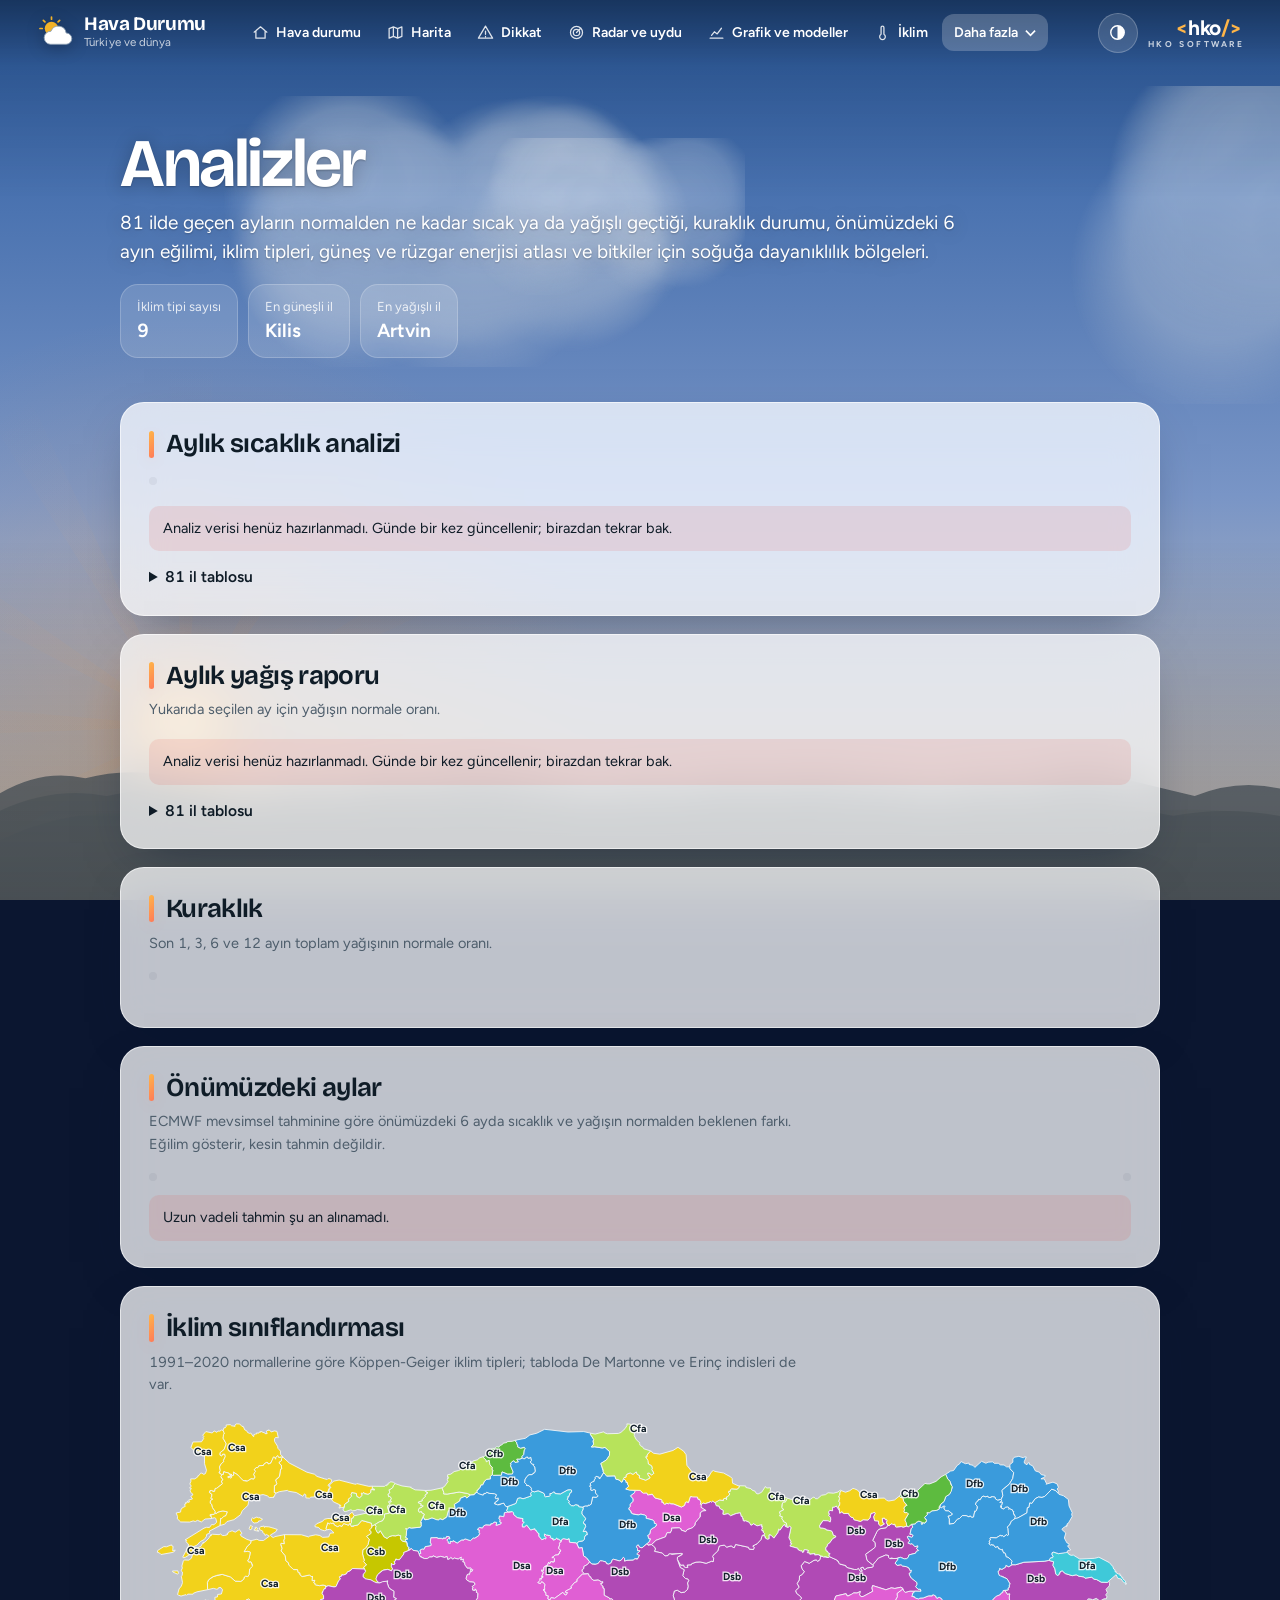
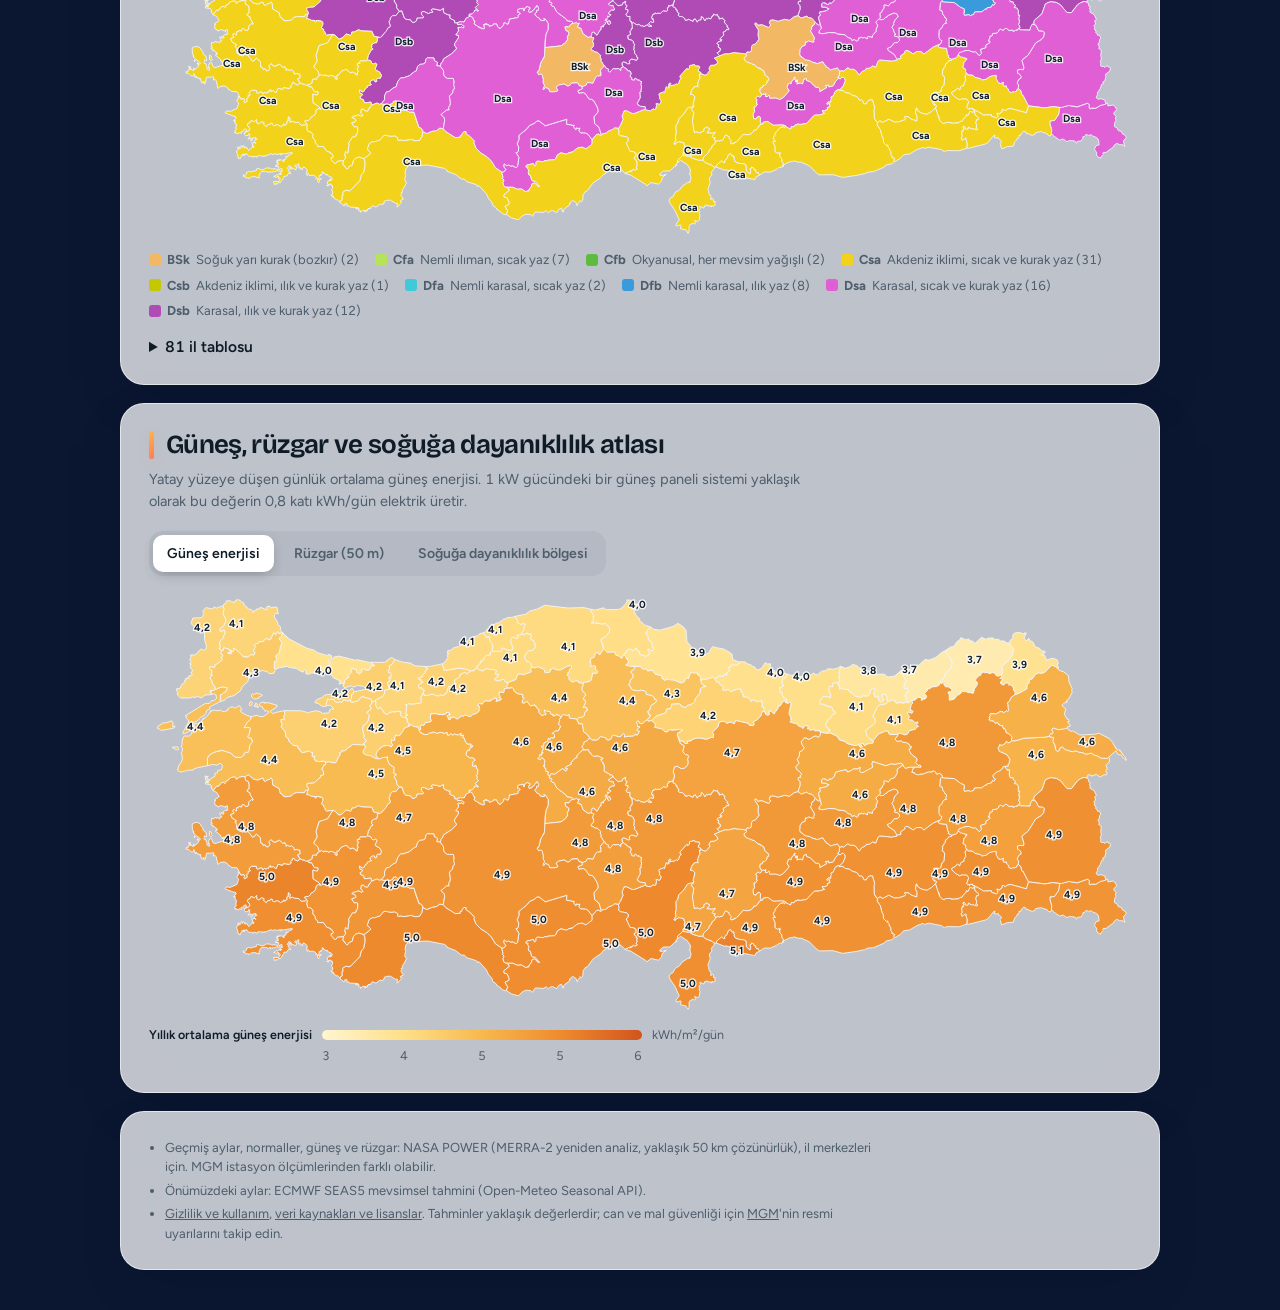
==== commit f0ea3ddd: "Tasarımı baştan yap: canlı gökyüzü, yeni üst menü, kaydırmalı tahminler - Canvas gökyüzü motoru (gok" ====
--- a/analiz.html
+++ b/analiz.html
@@ -19,17 +19,9 @@
 <link rel="stylesheet" href="assets/site.css">
 </head>
 <body>
-<div class="scene" id="scene" data-k="clear" data-d="1" aria-hidden="true">
-  <div class="stars"></div><div class="sun"></div><div class="moon"></div>
-  <div class="clouds c2"></div><div class="clouds c1"></div>
-  <div class="fog"></div><div class="rain"></div><div class="snow"></div><div class="flash"></div>
-</div>
-
 <main>
   <div class="skyarea"><div class="wrap">
     <div class="top">
-      <div id="ust"></div>
-      <nav class="nav" id="nav" aria-label="Site bölümleri"></nav>
       
     </div>
     <section class="sayfa" aria-labelledby="h-sayfa">
@@ -98,6 +90,7 @@
   </div></div>
 </main>
 
+<script src="assets/gokyuzu.js"></script>
 <script src="assets/ililce.js"></script>
 <script src="assets/turkiye.js"></script>
 <script src="assets/normal-81.js"></script>
--- a/assets/site.css
+++ b/assets/site.css
@@ -568,3 +568,237 @@
 .bg dd { margin: 0; font-size: 14px; line-height: 1.5; }
 code { font-size: .92em; background: color-mix(in srgb, var(--fg) 7%, transparent); padding: 1px 5px; border-radius: 5px; }
 .sayfa .giris a { color: inherit; font-weight: 700; }
+
+/* =====================================================================
+   TASARIM 3 — canlı gökyüzü üstünde cam paneller
+   Arka planda assets/gokyuzu.js tuvali; içerik buzlu cam kartlarda.
+   ===================================================================== */
+:root {
+  --cam: rgba(255, 255, 255, .74); --cam-ciz: rgba(255, 255, 255, .6); --cam-golge: 0 18px 50px -24px rgba(6, 22, 48, .55);
+  --fg: #0F1C27; --muted: #4E5E6C; --line: rgba(15, 28, 39, .1); --head: rgba(15, 28, 39, .05); --panel-solid: #FFFFFF; --paper: #F4F7FA;
+  --brand: #1F6FE0; --vurgu: linear-gradient(135deg, #FFB547, #FF7A59); --field: rgba(255, 255, 255, .92); --field-line: rgba(15, 28, 39, .12);
+  --ust-h: 66px; --r: 24px;
+}
+@media (prefers-color-scheme: dark) {
+  :root:not([data-theme="light"]) {
+    --cam: rgba(13, 19, 30, .66); --cam-ciz: rgba(255, 255, 255, .08); --cam-golge: 0 22px 60px -26px rgba(0, 0, 0, .85);
+    --fg: #EAF0F6; --muted: #9AA9B7; --line: rgba(255, 255, 255, .08); --head: rgba(255, 255, 255, .05); --panel-solid: #141C27; --paper: #0D131C;
+    --brand: #6EA3FF; --field: rgba(20, 28, 40, .9); --field-line: rgba(255, 255, 255, .12);
+  }
+}
+:root[data-theme="dark"] {
+  --cam: rgba(13, 19, 30, .66); --cam-ciz: rgba(255, 255, 255, .08); --cam-golge: 0 22px 60px -26px rgba(0, 0, 0, .85);
+  --fg: #EAF0F6; --muted: #9AA9B7; --line: rgba(255, 255, 255, .08); --head: rgba(255, 255, 255, .05); --panel-solid: #141C27; --paper: #0D131C;
+  --brand: #6EA3FF; --field: rgba(20, 28, 40, .9); --field-line: rgba(255, 255, 255, .12);
+}
+
+/* ---------- Gökyüzü tuvali ---------- */
+body { background: #0B1630; }
+canvas.gok { position: fixed; inset: 0; z-index: -2; display: block; pointer-events: none; }
+body::before { content: ""; position: fixed; inset: 0; z-index: -1; pointer-events: none; background: linear-gradient(180deg, rgba(0, 0, 0, .18), rgba(0, 0, 0, 0) 22%, rgba(0, 0, 0, 0) 60%, rgba(0, 10, 25, .28)); }
+.scene, #ust, #nav, .top > .bar, .top > .nav { display: none !important; }
+@view-transition { navigation: auto; }
+::view-transition-old(root), ::view-transition-new(root) { animation-duration: .35s; }
+
+/* ---------- Üst çubuk ---------- */
+.ust { position: fixed; top: 0; left: 0; right: 0; z-index: 50; height: var(--ust-h); color: var(--on); transition: background .35s, box-shadow .35s, color .35s, border-color .35s; border-bottom: 1px solid transparent; }
+.ust::before { content: ""; position: absolute; inset: 0; background: linear-gradient(180deg, rgba(0, 0, 0, .28), rgba(0, 0, 0, 0)); pointer-events: none; transition: opacity .35s; }
+.ust.dolu { background: var(--cam); color: var(--fg); -webkit-backdrop-filter: blur(20px) saturate(1.4); backdrop-filter: blur(20px) saturate(1.4); border-bottom-color: var(--cam-ciz); box-shadow: 0 10px 30px -20px rgba(0, 0, 0, .5); }
+.ust.dolu::before { opacity: 0; }
+.ust-in { position: relative; max-width: 1240px; height: 100%; margin: 0 auto; padding: 0 max(18px, env(safe-area-inset-left, 0px)); display: flex; align-items: center; gap: 18px; }
+.logo { display: flex; align-items: center; gap: 10px; color: inherit; text-decoration: none; flex: none; }
+.logo .site-ic { width: 36px; height: 36px; filter: drop-shadow(0 3px 8px rgba(0, 0, 0, .25)); transition: transform .5s cubic-bezier(.3, 1.6, .5, 1); }
+.logo:hover .site-ic { transform: rotate(-12deg) scale(1.08); }
+.logo-t b { display: block; font-family: var(--font-display); font-size: 19px; font-weight: 700; letter-spacing: -.02em; line-height: 1.05; }
+.logo-t small { display: block; font-size: 11.5px; opacity: .75; letter-spacing: .01em; }
+.ana-nav { display: flex; align-items: center; gap: 2px; margin: 0 auto; }
+.ana-nav a, .daha-b { display: inline-flex; align-items: center; gap: 7px; padding: 8px 12px; border-radius: 12px; color: inherit; text-decoration: none; font-weight: 600; font-size: 14px; white-space: nowrap; border: 0; background: transparent; cursor: pointer; position: relative; transition: background .2s; }
+.ana-nav .nik { width: 17px; height: 17px; opacity: .85; }
+.ana-nav a:hover, .daha-b:hover { background: rgba(255, 255, 255, .16); }
+.ust.dolu .ana-nav a:hover, .ust.dolu .daha-b:hover { background: var(--head); }
+.ana-nav > a[aria-current="page"], .daha-b[data-aktif] { background: rgba(255, 255, 255, .22); }
+.ust.dolu .ana-nav > a[aria-current="page"], .ust.dolu .daha-b[data-aktif] { background: color-mix(in srgb, var(--brand) 14%, transparent); color: var(--brand); }
+.ana-nav > a[aria-current="page"]::after { content: ""; position: absolute; left: 14px; right: 14px; bottom: 3px; height: 2px; border-radius: 2px; background: var(--vurgu); }
+.daha { position: relative; }
+.daha-b svg { width: 11px; height: 8px; transition: transform .25s; }
+.daha-b[aria-expanded="true"] svg { transform: rotate(180deg); }
+.daha-m { position: absolute; right: 0; top: calc(100% + 8px); min-width: 230px; padding: 8px; border-radius: 16px; background: var(--panel-solid); color: var(--fg); border: 1px solid var(--line); box-shadow: 0 24px 60px -20px rgba(0, 0, 0, .55); display: grid; gap: 2px; animation: acil .22s cubic-bezier(.2, .8, .2, 1); }
+.daha-m a { padding: 10px 12px; border-radius: 10px; }
+.daha-m a:hover { background: var(--head); }
+.daha-m a[aria-current="page"] { color: var(--brand); background: color-mix(in srgb, var(--brand) 10%, transparent); }
+@keyframes acil { from { opacity: 0; transform: translateY(-6px) scale(.98); } to { opacity: 1; transform: none; } }
+.ust-ar { display: flex; align-items: center; gap: 10px; margin-left: auto; flex: none; }
+.ust .ic-btn { background: rgba(255, 255, 255, .14); border-color: rgba(255, 255, 255, .22); color: inherit; -webkit-backdrop-filter: blur(10px); backdrop-filter: blur(10px); }
+.ust.dolu .ic-btn { background: var(--head); border-color: var(--line); }
+.hko { display: flex; flex-direction: column; align-items: flex-end; line-height: 1; user-select: none; }
+.hko .mark { font-size: 21px; font-weight: 800; letter-spacing: -.02em; }
+.hko .mark b { color: #FFB547; }
+.ust.dolu .hko .mark b { color: var(--brand); }
+.hko .name { font-size: 8.5px; font-weight: 700; letter-spacing: .3em; margin-right: -.3em; opacity: .75; margin-top: 2px; }
+.menu-b { display: none !important; }
+@media (max-width: 1180px) { .ana-nav { display: none; } .menu-b { display: grid !important; } }
+@media (max-width: 520px) { .hko { display: none; } .logo-t small { display: none; } }
+
+/* ---------- Yandan açılan menü ---------- */
+.cekmece { position: fixed; inset: 0; z-index: 60; }
+.ck-arka { position: absolute; inset: 0; background: rgba(3, 8, 18, .5); opacity: 0; transition: opacity .32s; -webkit-backdrop-filter: blur(3px); backdrop-filter: blur(3px); }
+.ck-panel { position: absolute; top: 0; right: 0; bottom: 0; width: min(350px, 88vw); background: var(--panel-solid); color: var(--fg); box-shadow: -30px 0 60px -30px rgba(0, 0, 0, .6); transform: translateX(104%); transition: transform .34s cubic-bezier(.2, .8, .2, 1); display: flex; flex-direction: column; padding: 14px 14px max(18px, env(safe-area-inset-bottom)); overflow-y: auto; }
+.cekmece.acik .ck-arka { opacity: 1; }
+.cekmece.acik .ck-panel { transform: none; }
+.ck-bas { display: flex; align-items: center; justify-content: space-between; padding: 4px 4px 14px; border-bottom: 1px solid var(--line); margin-bottom: 8px; }
+.ck-bas .ic-btn { font-size: 18px; }
+.ck-nav { display: grid; gap: 2px; }
+.ck-nav a { display: flex; align-items: center; gap: 12px; padding: 12px 12px; border-radius: 12px; color: inherit; text-decoration: none; font-weight: 600; font-size: 15.5px; opacity: 0; transform: translateX(16px); transition: opacity .3s, transform .3s, background .2s; }
+.cekmece.acik .ck-nav a { opacity: 1; transform: none; }
+.cekmece.acik .ck-nav a:nth-child(n) { transition-delay: calc(var(--i, 0) * 25ms); }
+.ck-nav a:hover { background: var(--head); }
+.ck-nav a[aria-current="page"] { background: color-mix(in srgb, var(--brand) 12%, transparent); color: var(--brand); }
+.ck-nav .nik { width: 20px; height: 20px; opacity: .85; }
+.ck-tema { margin-top: auto; padding-top: 16px; border-top: 1px solid var(--line); display: flex; align-items: center; justify-content: space-between; gap: 10px; font-weight: 600; }
+.seg { display: inline-flex; background: var(--head); border-radius: 12px; padding: 3px; }
+.seg button { border: 0; background: transparent; padding: 7px 12px; border-radius: 9px; font-weight: 600; font-size: 13.5px; cursor: pointer; color: var(--muted); transition: background .2s, color .2s; }
+.seg button[aria-pressed="true"] { background: var(--panel-solid); color: var(--fg); box-shadow: 0 2px 8px rgba(0, 0, 0, .15); }
+html.kilit, html.kilit body { overflow: hidden; }
+
+/* ---------- Gökyüzü bölümü ---------- */
+.skyarea { padding-top: calc(var(--ust-h) + 22px); }
+.pick { margin-top: 0; }
+.field label { color: var(--on-muted); text-shadow: var(--on-shadow); }
+select, .search input { height: 50px; border-radius: 16px; background-color: var(--field); border-color: var(--field-line); box-shadow: 0 10px 30px -18px rgba(0, 0, 0, .5); transition: border-color .2s, box-shadow .2s; }
+select:focus, .search input:focus { box-shadow: 0 0 0 4px color-mix(in srgb, var(--brand) 25%, transparent), 0 10px 30px -18px rgba(0, 0, 0, .5); }
+.results { border-radius: 16px; animation: acil .2s ease; }
+.chip { background: var(--field); transition: transform .2s; }
+.chip:hover { transform: translateY(-1px); }
+
+/* Anlık durum */
+.now { padding: 46px 0 40px; }
+.now h1 { font-size: clamp(38px, 6.2vw, 64px); letter-spacing: -.035em; }
+.now .temp { font-size: clamp(120px, 21vw, 220px); font-weight: 200; letter-spacing: -.07em; }
+.now .temp sup { font-weight: 300; }
+.now .cond .t { font-size: clamp(24px, 3vw, 32px); }
+.now .cond svg { width: 72px; height: 72px; filter: drop-shadow(0 6px 14px rgba(0, 0, 0, .25)); animation: suzul 6s ease-in-out infinite; }
+@keyframes suzul { 0%, 100% { transform: translateY(0); } 50% { transform: translateY(-6px); } }
+.sum { font-size: clamp(20px, 2.6vw, 27px); max-width: 30em; }
+.stats { border-top: 0; padding-top: 0; gap: 10px; }
+.stats > div { padding: 12px 16px; border-radius: 18px; background: rgba(255, 255, 255, .14); border: 1px solid rgba(255, 255, 255, .2); -webkit-backdrop-filter: blur(14px) saturate(1.3); backdrop-filter: blur(14px) saturate(1.3); min-width: 128px; text-shadow: none; transition: transform .25s, background .25s; }
+html[data-gok="acik"] .stats > div { background: rgba(255, 255, 255, .45); border-color: rgba(255, 255, 255, .6); }
+.stats > div:hover { transform: translateY(-3px); background: rgba(255, 255, 255, .22); }
+.now .acts .ic-btn { background: rgba(255, 255, 255, .18); border-color: rgba(255, 255, 255, .28); color: var(--on); -webkit-backdrop-filter: blur(10px); backdrop-filter: blur(10px); transition: transform .2s; }
+.now .acts .ic-btn:hover { transform: scale(1.08); }
+.now .acts .ic-btn[aria-pressed="true"] { color: #FFC542; }
+html.anim .now h1, html.anim .now .sub, html.anim .now .main, html.anim .now .sum, html.anim .now .stats, html.anim .now .upd,
+html.anim .sayfa h1, html.anim .sayfa .giris, html.anim .sayfa .kisa { animation: yukari .9s cubic-bezier(.2, .75, .2, 1) both; }
+html.anim .now .sub, html.anim .sayfa .giris { animation-delay: .08s; }
+html.anim .now .main { animation-delay: .14s; }
+html.anim .now .sum, html.anim .sayfa .kisa { animation-delay: .24s; }
+html.anim .now .stats { animation-delay: .32s; }
+html.anim .now .upd { animation-delay: .4s; }
+@keyframes yukari { from { opacity: 0; transform: translateY(22px); filter: blur(4px); } to { opacity: 1; transform: none; filter: none; } }
+
+/* Alt sayfa başlığı */
+.sayfa { padding: 40px 0 44px; }
+.sayfa h1 { font-size: clamp(40px, 6.5vw, 68px); letter-spacing: -.035em; }
+.sayfa .giris { font-size: clamp(16px, 1.6vw, 19px); max-width: 44em; color: var(--on); opacity: .95; }
+.sayfa .kisa { gap: 10px; }
+.sayfa .kisa > div { padding: 12px 16px; border-radius: 18px; background: rgba(255, 255, 255, .14); border: 1px solid rgba(255, 255, 255, .2); -webkit-backdrop-filter: blur(14px); backdrop-filter: blur(14px); text-shadow: none; }
+html[data-gok="acik"] .sayfa .kisa > div { background: rgba(255, 255, 255, .45); }
+.yerkutu { margin-top: 0; }
+
+/* ---------- İçerik: cam kartlar ---------- */
+.sheet { background: transparent; border-radius: 0; box-shadow: none; min-height: 0; }
+.sheet > .wrap { padding-top: 0; padding-bottom: 40px; }
+.sec, .card, .notes, .band .card {
+  background: var(--cam); border: 1px solid var(--cam-ciz); border-radius: var(--r); box-shadow: var(--cam-golge);
+  -webkit-backdrop-filter: blur(22px) saturate(1.35); backdrop-filter: blur(22px) saturate(1.35);
+}
+.sec { padding: 26px 28px; margin: 0 0 18px; border-top: 1px solid var(--cam-ciz); }
+#details > .sec:first-child { border-top: 1px solid var(--cam-ciz); }
+.sec.band { background: none; border: 0; box-shadow: none; padding: 0; -webkit-backdrop-filter: none; backdrop-filter: none; gap: 18px; }
+.band .card { padding: 22px 24px; border-left: 1px solid var(--cam-ciz); }
+.band .card:first-child { padding-left: 24px; border-left: 1px solid var(--cam-ciz); }
+.band .card:last-child { padding-right: 24px; }
+@media (max-width: 900px) { .band .card, .band .card:first-child { padding: 22px 20px; border-top: 1px solid var(--cam-ciz); } }
+.notes { padding: 22px 26px; margin-top: 4px; }
+.sec h2, .card h2 { display: flex; align-items: center; gap: 12px; font-size: clamp(21px, 2.2vw, 26px); letter-spacing: -.025em; }
+.sec > h2::before, .sl-bas h2::before, .card > h2::before { content: ""; width: 5px; height: 1.05em; border-radius: 4px; background: var(--vurgu); flex: none; box-shadow: 0 4px 12px -2px rgba(255, 122, 89, .55); }
+.sec .note { margin: 8px 0 18px; font-size: 14.5px; line-height: 1.55; }
+.mgm .imgs { box-shadow: 0 10px 30px -18px rgba(0, 0, 0, .4); }
+
+/* Görünür olunca kayarak gelme */
+html.anim .izle { opacity: 0; transform: translateY(28px) scale(.985); transition: opacity .75s ease, transform .75s cubic-bezier(.2, .75, .2, 1); transition-delay: var(--gec, 0ms); }
+html.anim .izle.gor { opacity: 1; transform: none; }
+html.anim .now.izle, html.anim .sayfa.izle { opacity: 1; transform: none; }
+
+/* Sekmeler */
+.tabs { gap: 6px; padding: 4px; background: var(--head); border-radius: 14px; display: inline-flex; flex-wrap: wrap; }
+.tabs button { border: 0; background: transparent; border-radius: 10px; padding: 8px 14px; color: var(--muted); transition: background .25s, color .25s, box-shadow .25s, transform .15s; }
+.tabs button:hover { color: var(--fg); border-color: transparent; }
+.tabs button:active { transform: scale(.97); }
+.tabs button[aria-selected="true"] { background: var(--panel-solid); color: var(--fg); border-color: transparent; box-shadow: 0 4px 14px -4px rgba(0, 0, 0, .3); }
+.ara .tabs { margin-bottom: 14px; }
+.btn { border-radius: 14px; padding: 11px 18px; background: var(--panel-solid); border: 1px solid var(--line); box-shadow: 0 6px 18px -12px rgba(0, 0, 0, .45); transition: transform .15s, box-shadow .2s, border-color .2s; }
+.btn:hover { transform: translateY(-1px); border-color: var(--brand); box-shadow: 0 10px 24px -14px rgba(0, 0, 0, .5); }
+.btn:active { transform: scale(.98); }
+
+/* Tablolar */
+table th { background: transparent; }
+tbody tr { transition: background .15s; }
+tbody tr:hover td { background: color-mix(in srgb, var(--brand) 5%, transparent); }
+tr.cur td { background: color-mix(in srgb, var(--brand) 11%, transparent); }
+.tbl-wrap { border-radius: 14px; }
+
+/* Grafikler, harita */
+.trh .hl-il path { transition: filter .2s; }
+.trh .hl-il path:hover { filter: brightness(1.08) saturate(1.1); }
+.tip { border-radius: 14px; background: var(--panel-solid); box-shadow: 0 18px 40px -16px rgba(0, 0, 0, .55); animation: acil .15s ease; }
+.lharita { border-radius: 18px; }
+
+/* Yükleniyor: parlayan iskelet */
+.yuk { position: relative; overflow: hidden; border-radius: 12px; padding: 18px 16px; background: var(--head); color: var(--muted); }
+.yuk::after { content: ""; position: absolute; inset: 0; background: linear-gradient(100deg, transparent 20%, rgba(255, 255, 255, .28) 50%, transparent 80%); transform: translateX(-100%); animation: parla 1.4s infinite; }
+@keyframes parla { to { transform: translateX(100%); } }
+
+/* ---------- Slaytlar: saat saat ve gün gün ---------- */
+.slayt { padding-bottom: 20px; }
+.sl-bas { display: flex; align-items: center; justify-content: space-between; gap: 12px; margin-bottom: 14px; }
+.sl-bas h2 { margin: 0; display: flex; align-items: center; gap: 12px; font-family: var(--font-display); font-size: clamp(21px, 2.2vw, 26px); font-weight: 650; letter-spacing: -.025em; }
+.sl-ok { display: flex; gap: 6px; }
+.sl-ok .ic-btn { width: 38px; height: 38px; font-size: 22px; line-height: 1; transition: opacity .2s, transform .15s; }
+.sl-ok .ic-btn:disabled { opacity: .35; cursor: default; }
+.sl-ok .ic-btn:not(:disabled):hover { transform: scale(1.06); }
+.slayt-iz { list-style: none; margin: 0 -6px; padding: 4px 6px 10px; display: flex; gap: 10px; overflow-x: auto; scroll-snap-type: x mandatory; scrollbar-width: none; cursor: grab; }
+.slayt-iz::-webkit-scrollbar { display: none; }
+.slayt-iz.surukle { cursor: grabbing; scroll-snap-type: none; user-select: none; }
+.slayt-k { flex: none; scroll-snap-align: start; min-width: 86px; padding: 14px 10px; border-radius: 18px; background: var(--head); border: 1px solid var(--line); display: flex; flex-direction: column; align-items: center; gap: 6px; text-align: center; transition: transform .25s, background .25s, box-shadow .25s; }
+.slayt-k:hover { transform: translateY(-4px); background: color-mix(in srgb, var(--brand) 8%, var(--head)); box-shadow: 0 12px 26px -16px rgba(0, 0, 0, .5); }
+.slayt-k:first-child { background: color-mix(in srgb, var(--brand) 14%, transparent); border-color: color-mix(in srgb, var(--brand) 30%, transparent); }
+.slayt-k .wi { width: 42px; height: 42px; }
+.slayt-k b { font-size: 19px; font-weight: 700; }
+.sk-s { font-size: 13px; font-weight: 600; color: var(--muted); }
+.sk-y { font-size: 12px; color: var(--cold); font-weight: 600; display: inline-flex; align-items: center; gap: 3px; min-height: 16px; }
+.damla { width: 8px; height: 11px; }
+.slayt-k.gun { min-width: 168px; align-items: stretch; text-align: left; }
+.slayt-k.gun .wi { align-self: center; }
+.sk-t { display: flex; align-items: center; gap: 8px; font-weight: 700; font-size: 15px; }
+.sk-bar { flex: 1; height: 6px; border-radius: 99px; background: var(--line); position: relative; }
+.sk-bar i { position: absolute; top: 0; bottom: 0; border-radius: 99px; background: linear-gradient(90deg, #5AA7F0, #FFB547, #FF7A59); }
+
+/* Sayfa altı */
+.notes { color: var(--muted); }
+
+/* ---------- Telefon ---------- */
+@media (max-width: 640px) {
+  :root { --ust-h: 58px; --r: 20px; }
+  .skyarea { padding-top: calc(var(--ust-h) + 14px); }
+  .now { padding: 30px 0 28px; }
+  .now .temp { font-size: clamp(96px, 30vw, 130px); }
+  .now .cond svg { width: 54px; height: 54px; }
+  .sec { padding: 20px 18px; margin-bottom: 14px; }
+  .stats > div { min-width: 0; flex: 1 1 40%; padding: 10px 12px; }
+  .sayfa h1 { font-size: 40px; }
+  .tabs { display: flex; }
+}
+@media (prefers-reduced-motion: reduce) {
+  .now .cond svg, .yuk::after { animation: none; }
+  .ck-panel, .ck-arka, .ck-nav a { transition: none; }
+}
